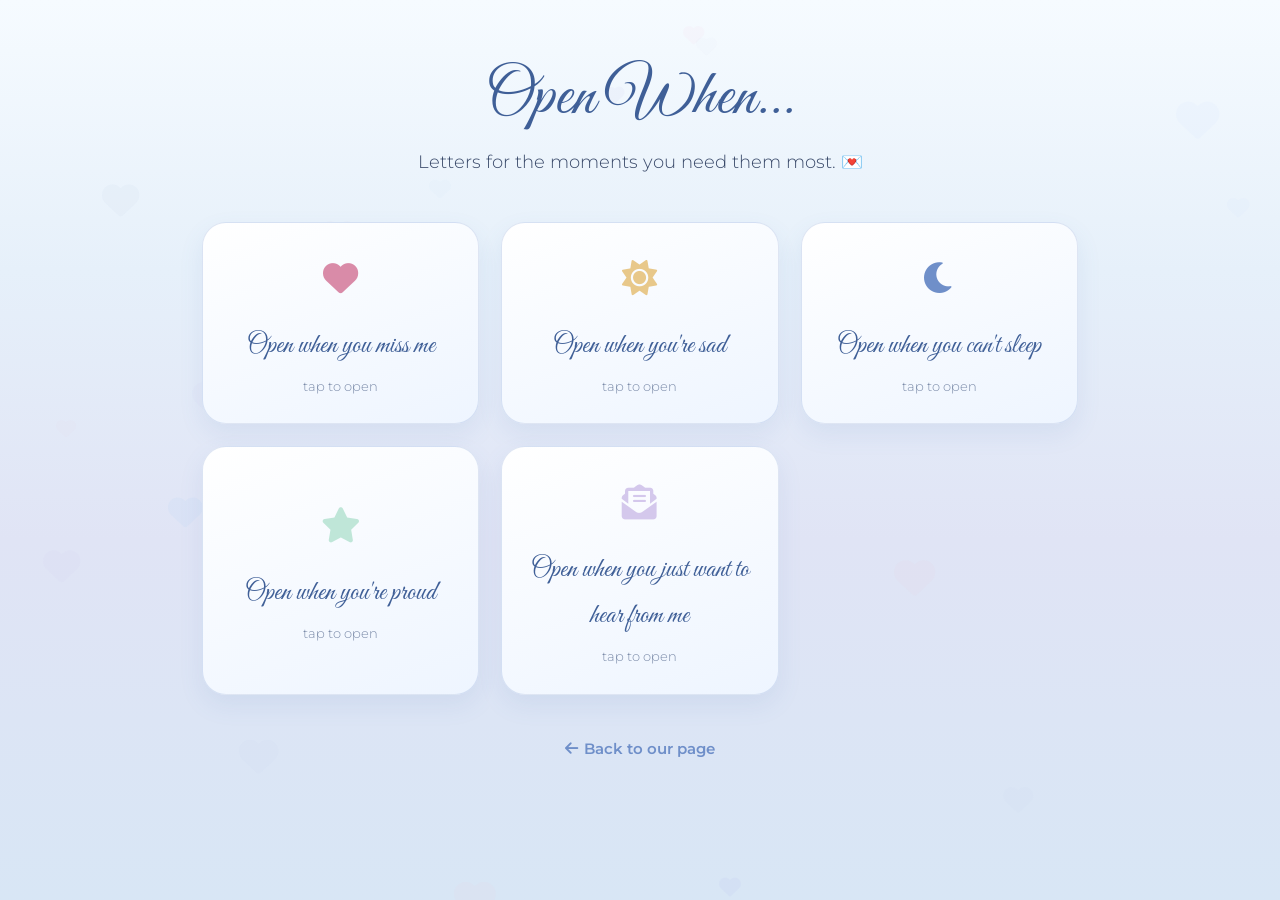
==== letters.html @ 6d930548 "Added letters" ====
<!DOCTYPE html>
<html lang="en">
<head>
  <meta charset="UTF-8">
  <meta name="viewport" content="width=device-width, initial-scale=1.0">
  <title>Open When... 💌</title>

  <!-- Favicon — tiny heart -->
  <link rel="icon" href="data:image/svg+xml,%3Csvg xmlns='http://www.w3.org/2000/svg' viewBox='0 0 100 100'%3E%3Ctext y='.9em' font-size='90'%3E%F0%9F%92%99%3C/text%3E%3C/svg%3E">

  <!-- Bootstrap 5 -->
  <link href="https://cdn.jsdelivr.net/npm/bootstrap@5.3.3/dist/css/bootstrap.min.css" rel="stylesheet">

  <!-- Google Fonts -->
  <link rel="preconnect" href="https://fonts.googleapis.com">
  <link rel="preconnect" href="https://fonts.gstatic.com" crossorigin>
  <link href="https://fonts.googleapis.com/css2?family=Great+Vibes&family=Montserrat:wght@300;400;600&display=swap" rel="stylesheet">

  <!-- Font Awesome -->
  <link rel="stylesheet" href="https://cdnjs.cloudflare.com/ajax/libs/font-awesome/6.0.0-beta3/css/all.min.css">

  <!-- Letters stylesheet -->
  <link rel="stylesheet" href="letters.css">
</head>
<body>

  <!-- floating background hearts -->
  <div class="bg-hearts" id="bgHearts"></div>

  <div class="container">

    <!-- header -->
    <header class="header">
      <h1>Open When...</h1>
      <p>Letters for the moments you need them most. 💌</p>
    </header>

    <!-- letters grid -->
    <div class="letters-grid" id="lettersGrid">

      <div class="letter-card">
        <div class="letter-icon"><i class="fas fa-heart"></i></div>
        <div class="letter-title">Open when you miss me</div>
        <div class="letter-hint">tap to open</div>
        <div class="letter-body">
          <h3>Open when you miss me</h3>
          <p>Hey you. So you miss me. Good — because I miss you too, probably at the exact same time.</p>
          <p>Close your eyes for a second. Imagine I'm right there, sitting next to you, not saying anything, just there. That's where I'd rather be.</p>
          <p>Until then: this letter counts as me being with you. Read it slow. I wrote it slow.</p>
          <div class="sig">— always yours</div>
          <button class="close-btn">Close</button>
        </div>
      </div>

      <div class="letter-card">
        <div class="letter-icon"><i class="fas fa-sun"></i></div>
        <div class="letter-title">Open when you're sad</div>
        <div class="letter-hint">tap to open</div>
        <div class="letter-body">
          <h3>Open when you're sad</h3>
          <p>Whatever it is — it's allowed to hurt. You don't have to be okay right now.</p>
          <p>But here's what I know: you're stronger than whatever this is, and you're not carrying it alone. I'm here. Even from far away, I'm here.</p>
          <p>Breathe. Drink some water. And when you're ready, text me. I'll pick up.</p>
          <div class="sig">— yours, always</div>
          <button class="close-btn">Close</button>
        </div>
      </div>

      <div class="letter-card">
        <div class="letter-icon"><i class="fas fa-moon"></i></div>
        <div class="letter-title">Open when you can't sleep</div>
        <div class="letter-hint">tap to open</div>
        <div class="letter-body">
          <h3>Open when you can't sleep</h3>
          <p>Hi, insomniac.</p>
          <p>Put your phone down after this, okay? </p>
          <p>You're safe. Nothing bad is happening at 3am that can't wait until morning. Sleep, love.</p>
          <div class="sig">— goodnight</div>
          <button class="close-btn">Close</button>
        </div>
      </div>


      <div class="letter-card">
        <div class="letter-icon"><i class="fas fa-star"></i></div>
        <div class="letter-title">Open when you're proud</div>
        <div class="letter-hint">tap to open</div>
        <div class="letter-body">
          <h3>Open when you're proud of yourself</h3>
          <p>This is the one I've been waiting for.</p>
          <p>Tell me everything. I want the whole story, every detail, even the boring parts. Especially the boring parts.</p>
          <p>I'm so proud of you I could burst. And honestly? I always am. Today just means you finally see it too.</p>
          <div class="sig">— your biggest fan</div>
          <button class="close-btn">Close</button>
        </div>
      </div>

      <div class="letter-card">
        <div class="letter-icon"><i class="fas fa-envelope-open-text"></i></div>
        <div class="letter-title">Open when you just want to hear from me</div>
        <div class="letter-hint">tap to open</div>
        <div class="letter-body">
          <h3>Just because</h3>
          <p>No reason. No occasion. I just wanted to say something to you.</p>
          <p>I like you. A lot. More than I know how to say without sounding cheesy. So I'm not going to try.</p>
          <p>Just: I like you. And I'm glad it's you.</p>
          <div class="sig">— me</div>
          <button class="close-btn">Close</button>
        </div>
      </div>

    </div>

    <!-- back link -->
    <div class="back-wrapper">
      <a href="index.html" class="back-link"><i class="fas fa-arrow-left"></i>Back to our page</a>
    </div>
  </div>

  <!-- Bootstrap JS -->
  <script src="https://cdn.jsdelivr.net/npm/bootstrap@5.3.3/dist/js/bootstrap.bundle.min.js"></script>

  <!-- Letters script -->
  <script src="letters.js"></script>

</body>
</html>
---- letters.css ----
/* ============================================================
   OPEN WHEN... — letters page
   ------------------------------------------------------------
   Mist #e6f0fa  Periwinkle #a9c4e8  Cornflower #6f8fc9
   Ocean #3f5f97  Sky #c8e0f5  Cream #f6fbff  Ink #2e3a52
   Blush #f4c2d0  Rose #d98ba8  Gold #e8c88a
   Lavender #d4c8ec  Peach #ffd9c2  Mint #bfe6d8
   ============================================================ */

/* ----- reset & base ----- */
* { margin: 0; padding: 0; box-sizing: border-box; }
html { scroll-behavior: smooth; }

body {
  font-family: 'Montserrat', sans-serif;
  color: #2e3a52;
  line-height: 1.7;
  min-height: 100vh;
  padding: 60px 20px 80px;
  background: linear-gradient(180deg, #f6fbff 0%, #e6f0fa 30%, #e0e4f5 60%, #d8e6f5 100%);
  background-attachment: fixed;
  overflow-x: hidden;
}

/* ----- floating background hearts ----- */
.bg-hearts { position: fixed; inset: 0; pointer-events: none; z-index: 0; overflow: hidden; }
.bg-hearts i { position: absolute; animation: floatHeart 12s infinite ease-in-out; }
@keyframes floatHeart {
  0%, 100% { transform: translateY(0) rotate(0deg); }
  50%      { transform: translateY(-30px) rotate(10deg); }
}

/* ----- container ----- */
.container { max-width: 900px; margin: 0 auto; position: relative; z-index: 2; }

/* ----- header ----- */
.header { text-align: center; margin-bottom: 45px; }
.header h1 {
  font-family: 'Great Vibes', cursive;
  font-size: 4rem;
  color: #3f5f97;
  line-height: 1.2;
  margin-bottom: 10px;
}
.header p { font-size: 1.1rem; font-weight: 300; color: #3a4a6a; }

/* ----- letters grid ----- */
.letters-grid {
  display: grid;
  grid-template-columns: repeat(auto-fit, minmax(240px, 1fr));
  gap: 22px;
}

.letter-card {
  background: linear-gradient(160deg, #ffffff 0%, #eef5ff 100%);
  border: 1px solid rgba(111, 143, 201, 0.22);
  border-radius: 24px;
  padding: 26px 24px;
  cursor: pointer;
  transition: transform 0.3s ease, box-shadow 0.3s ease, border-color 0.3s ease;
  text-align: center;
  position: relative;
  min-height: 180px;
  display: flex;
  flex-direction: column;
  align-items: center;
  justify-content: center;
  box-shadow: 0 10px 25px rgba(90, 130, 190, 0.1);
  overflow: hidden;
}

.letter-card:hover {
  transform: translateY(-6px);
  box-shadow: 0 18px 35px rgba(90, 130, 190, 0.22);
}

/* each card gets its own accent border on hover */
.letter-card:nth-child(1):hover { border-color: #f4c2d0; }
.letter-card:nth-child(2):hover { border-color: #e8c88a; }
.letter-card:nth-child(3):hover { border-color: #bfe6d8; }
.letter-card:nth-child(4):hover { border-color: #d4c8ec; }
.letter-card:nth-child(5):hover { border-color: #d98ba8; }
.letter-card:nth-child(6):hover { border-color: #a9c4e8; }

.letter-icon {
  font-size: 2.2rem;
  margin-bottom: 14px;
  transition: transform 0.3s ease;
}

/* each icon gets a unique accent color */
.letter-card:nth-child(1) .letter-icon { color: #d98ba8; }
.letter-card:nth-child(2) .letter-icon { color: #e8c88a; }
.letter-card:nth-child(3) .letter-icon { color: #6f8fc9; }
.letter-card:nth-child(4) .letter-icon { color: #bfe6d8; }
.letter-card:nth-child(5) .letter-icon { color: #d4c8ec; }
.letter-card:nth-child(6) .letter-icon { color: #a9c4e8; }

.letter-card:hover .letter-icon { transform: scale(1.15) rotate(-8deg); }

.letter-title {
  font-family: 'Great Vibes', cursive;
  font-size: 1.7rem;
  color: #3f5f97;
}

.letter-hint {
  font-size: 0.82rem;
  color: #7a8aa8;
  margin-top: 6px;
  font-weight: 300;
}

/* ----- expanded state ----- */
.letter-card.open {
  grid-column: 1 / -1;
  background: linear-gradient(160deg, #ffffff 0%, #f4e2ea 100%);
  border-color: #d98ba8;
  min-height: 0;
  padding: 40px 34px;
  cursor: default;
}

.letter-card.open .letter-icon { display: none; }

.letter-body { display: none; text-align: left; width: 100%; }

.letter-card.open .letter-body {
  display: block;
  animation: letterFade 0.6s ease;
}

@keyframes letterFade {
  from { opacity: 0; transform: translateY(10px); }
  to   { opacity: 1; transform: translateY(0); }
}

.letter-body h3 {
  font-family: 'Great Vibes', cursive;
  font-size: 2rem;
  color: #3f5f97;
  margin-bottom: 18px;
  text-align: center;
}

.letter-body p {
  font-size: 1.05rem;
  color: #2e3a52;
  font-weight: 300;
  margin-bottom: 14px;
  line-height: 1.8;
}

.letter-body .sig {
  text-align: right;
  font-family: 'Great Vibes', cursive;
  font-size: 1.6rem;
  color: #d98ba8;
  margin-top: 20px;
}

.close-btn {
  display: block;
  margin: 24px auto 0;
  padding: 10px 28px;
  font-family: 'Montserrat', sans-serif;
  font-size: 0.9rem;
  font-weight: 600;
  color: #ffffff;
  border: none;
  border-radius: 50px;
  cursor: pointer;
  background: linear-gradient(120deg, #6f8fc9, #a9c4e8);
  box-shadow: 0 8px 18px rgba(90, 130, 190, 0.3);
  transition: transform 0.3s ease, box-shadow 0.3s ease;
}

.close-btn:hover {
  transform: translateY(-2px) scale(1.04);
  box-shadow: 0 12px 22px rgba(90, 130, 190, 0.4);
}

/* ----- back link ----- */
.back-wrapper { text-align: center; margin-top: 40px; }

.back-link {
  display: inline-block;
  color: #6f8fc9;
  text-decoration: none;
  font-size: 0.95rem;
  font-weight: 600;
  transition: color 0.3s ease, transform 0.3s ease;
}

.back-link:hover { color: #d98ba8; transform: translateX(-3px); }
.back-link i { margin-right: 6px; }

/* ----- responsive ----- */
@media (max-width: 600px) {
  .header h1 { font-size: 2.8rem; }
  .letter-card.open { padding: 30px 22px; }
  .letter-body h3 { font-size: 1.6rem; }
  .letter-body p { font-size: 0.98rem; }
}

/* ----- reduced motion ----- */
@media (prefers-reduced-motion: reduce) {
  *, *::before, *::after {
    animation-duration: 0.01ms !important;
    animation-iteration-count: 1 !important;
    transition-duration: 0.01ms !important;
  }
}
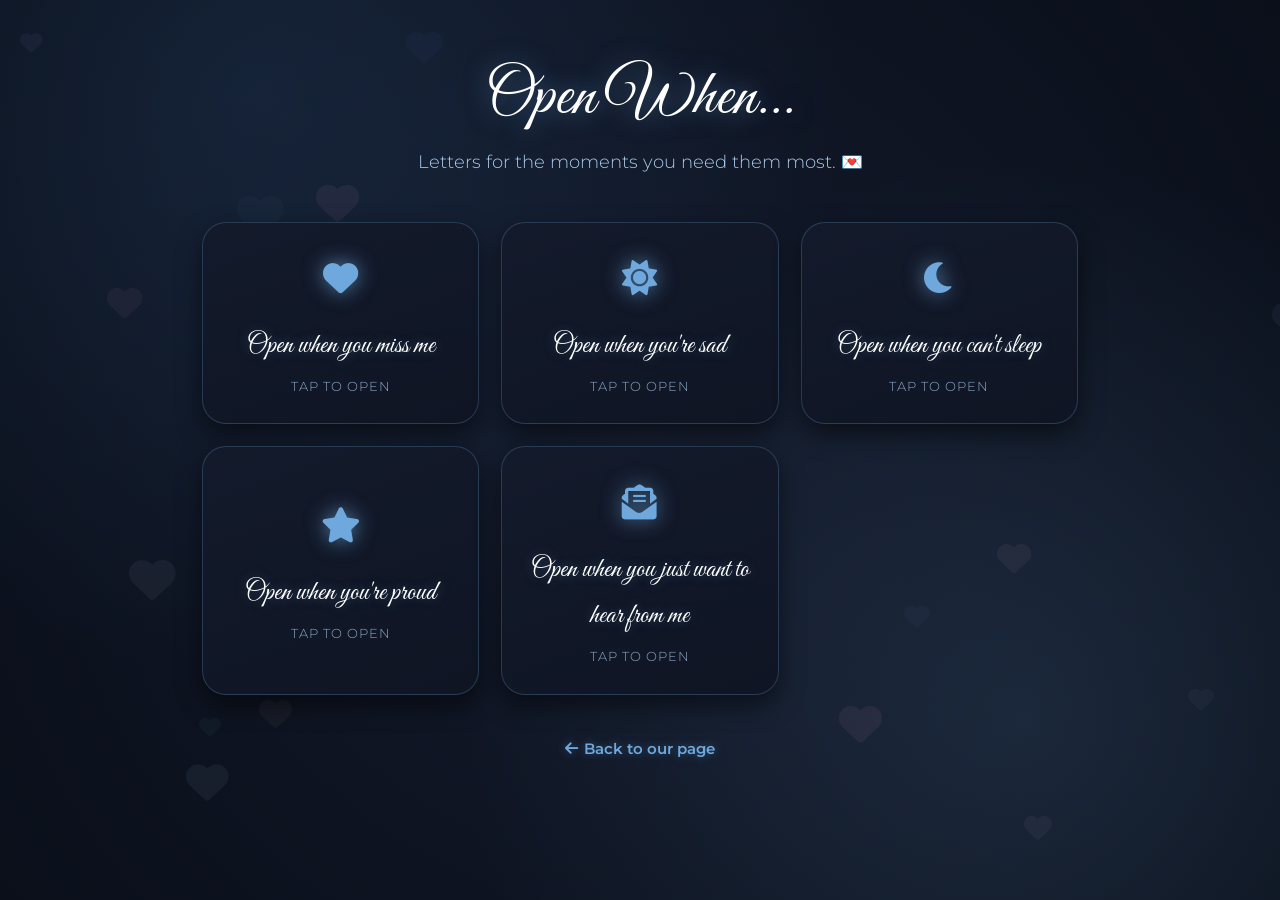
==== commit 01806e10: "Added This or That" ====
--- a/letters.html
+++ b/letters.html
@@ -21,6 +21,8 @@
 
   <!-- Letters stylesheet -->
   <link rel="stylesheet" href="letters.css">
+
+  
 </head>
 <body>
 
--- a/letters.css
+++ b/letters.css
@@ -1,10 +1,14 @@
 /* ============================================================
-   OPEN WHEN... — letters page
+   OPEN WHEN... — letters page (blue / black / white romantic)
    ------------------------------------------------------------
-   Mist #e6f0fa  Periwinkle #a9c4e8  Cornflower #6f8fc9
-   Ocean #3f5f97  Sky #c8e0f5  Cream #f6fbff  Ink #2e3a52
-   Blush #f4c2d0  Rose #d98ba8  Gold #e8c88a
-   Lavender #d4c8ec  Peach #ffd9c2  Mint #bfe6d8
+   Deep black:  #0a0f1a   (main background)
+   Ink black:   #131a2b   (cards)
+   Soft white:  #f5f8ff   (primary text)
+   Frost white: #e6edf5   (secondary text)
+   Sky blue:    #6fa8dc   (primary accent)
+   Ice blue:    #a8c8e8   (light accent)
+   Royal blue:  #3d6fa8   (deep accent)
+   Pure white:  #ffffff   (headings, highlights)
    ============================================================ */
 
 /* ----- reset & base ----- */
@@ -13,11 +17,15 @@
 
 body {
   font-family: 'Montserrat', sans-serif;
-  color: #2e3a52;
+  color: #f5f8ff;
   line-height: 1.7;
   min-height: 100vh;
   padding: 60px 20px 80px;
-  background: linear-gradient(180deg, #f6fbff 0%, #e6f0fa 30%, #e0e4f5 60%, #d8e6f5 100%);
+  background: #0a0f1a;
+  background-image:
+    radial-gradient(circle at 20% 10%, rgba(61, 111, 168, 0.18) 0%, transparent 45%),
+    radial-gradient(circle at 80% 80%, rgba(111, 168, 220, 0.14) 0%, transparent 45%),
+    radial-gradient(circle at 50% 50%, rgba(19, 26, 43, 1) 0%, #0a0f1a 100%);
   background-attachment: fixed;
   overflow-x: hidden;
 }
@@ -38,11 +46,12 @@
 .header h1 {
   font-family: 'Great Vibes', cursive;
   font-size: 4rem;
-  color: #3f5f97;
+  color: #ffffff;
+  text-shadow: 0 0 25px rgba(111, 168, 220, 0.5);
   line-height: 1.2;
   margin-bottom: 10px;
 }
-.header p { font-size: 1.1rem; font-weight: 300; color: #3a4a6a; }
+.header p { font-size: 1.1rem; font-weight: 300; color: #a8c8e8; }
 
 /* ----- letters grid ----- */
 .letters-grid {
@@ -52,8 +61,8 @@
 }
 
 .letter-card {
-  background: linear-gradient(160deg, #ffffff 0%, #eef5ff 100%);
-  border: 1px solid rgba(111, 143, 201, 0.22);
+  background: linear-gradient(160deg, #131a2b 0%, #0f1523 100%);
+  border: 1px solid rgba(111, 168, 220, 0.25);
   border-radius: 24px;
   padding: 26px 24px;
   cursor: pointer;
@@ -65,57 +74,52 @@
   flex-direction: column;
   align-items: center;
   justify-content: center;
-  box-shadow: 0 10px 25px rgba(90, 130, 190, 0.1);
+  box-shadow: 0 10px 25px rgba(0, 0, 0, 0.5);
   overflow: hidden;
 }
 
 .letter-card:hover {
   transform: translateY(-6px);
-  box-shadow: 0 18px 35px rgba(90, 130, 190, 0.22);
-}
-
-/* each card gets its own accent border on hover */
-.letter-card:nth-child(1):hover { border-color: #f4c2d0; }
-.letter-card:nth-child(2):hover { border-color: #e8c88a; }
-.letter-card:nth-child(3):hover { border-color: #bfe6d8; }
-.letter-card:nth-child(4):hover { border-color: #d4c8ec; }
-.letter-card:nth-child(5):hover { border-color: #d98ba8; }
-.letter-card:nth-child(6):hover { border-color: #a9c4e8; }
+  box-shadow: 0 18px 35px rgba(0, 0, 0, 0.6), 0 0 30px rgba(111, 168, 220, 0.3);
+  border-color: #6fa8dc;
+}
 
 .letter-icon {
   font-size: 2.2rem;
   margin-bottom: 14px;
-  transition: transform 0.3s ease;
-}
-
-/* each icon gets a unique accent color */
-.letter-card:nth-child(1) .letter-icon { color: #d98ba8; }
-.letter-card:nth-child(2) .letter-icon { color: #e8c88a; }
-.letter-card:nth-child(3) .letter-icon { color: #6f8fc9; }
-.letter-card:nth-child(4) .letter-icon { color: #bfe6d8; }
-.letter-card:nth-child(5) .letter-icon { color: #d4c8ec; }
-.letter-card:nth-child(6) .letter-icon { color: #a9c4e8; }
-
-.letter-card:hover .letter-icon { transform: scale(1.15) rotate(-8deg); }
+  color: #6fa8dc;
+  text-shadow: 0 0 20px rgba(111, 168, 220, 0.7);
+  transition: transform 0.3s ease, color 0.3s ease;
+}
+
+.letter-card:hover .letter-icon {
+  transform: scale(1.15) rotate(-8deg);
+  color: #ffffff;
+  text-shadow: 0 0 30px rgba(168, 200, 232, 1);
+}
 
 .letter-title {
   font-family: 'Great Vibes', cursive;
   font-size: 1.7rem;
-  color: #3f5f97;
+  color: #ffffff;
+  text-shadow: 0 0 12px rgba(111, 168, 220, 0.35);
 }
 
 .letter-hint {
   font-size: 0.82rem;
-  color: #7a8aa8;
+  color: #8aa8c8;
   margin-top: 6px;
   font-weight: 300;
+  letter-spacing: 1px;
+  text-transform: uppercase;
 }
 
 /* ----- expanded state ----- */
 .letter-card.open {
   grid-column: 1 / -1;
-  background: linear-gradient(160deg, #ffffff 0%, #f4e2ea 100%);
-  border-color: #d98ba8;
+  background: linear-gradient(160deg, #131a2b 0%, #0f1523 100%);
+  border-color: #6fa8dc;
+  box-shadow: 0 20px 50px rgba(0, 0, 0, 0.7), 0 0 40px rgba(111, 168, 220, 0.35);
   min-height: 0;
   padding: 40px 34px;
   cursor: default;
@@ -138,14 +142,15 @@
 .letter-body h3 {
   font-family: 'Great Vibes', cursive;
   font-size: 2rem;
-  color: #3f5f97;
+  color: #ffffff;
+  text-shadow: 0 0 20px rgba(111, 168, 220, 0.45);
   margin-bottom: 18px;
   text-align: center;
 }
 
 .letter-body p {
   font-size: 1.05rem;
-  color: #2e3a52;
+  color: #e6edf5;
   font-weight: 300;
   margin-bottom: 14px;
   line-height: 1.8;
@@ -155,7 +160,8 @@
   text-align: right;
   font-family: 'Great Vibes', cursive;
   font-size: 1.6rem;
-  color: #d98ba8;
+  color: #6fa8dc;
+  text-shadow: 0 0 12px rgba(111, 168, 220, 0.5);
   margin-top: 20px;
 }
 
@@ -170,14 +176,14 @@
   border: none;
   border-radius: 50px;
   cursor: pointer;
-  background: linear-gradient(120deg, #6f8fc9, #a9c4e8);
-  box-shadow: 0 8px 18px rgba(90, 130, 190, 0.3);
+  background: linear-gradient(120deg, #3d6fa8, #6fa8dc);
+  box-shadow: 0 8px 18px rgba(0, 0, 0, 0.5), 0 0 15px rgba(111, 168, 220, 0.4);
   transition: transform 0.3s ease, box-shadow 0.3s ease;
 }
 
 .close-btn:hover {
   transform: translateY(-2px) scale(1.04);
-  box-shadow: 0 12px 22px rgba(90, 130, 190, 0.4);
+  box-shadow: 0 12px 22px rgba(0, 0, 0, 0.6), 0 0 25px rgba(111, 168, 220, 0.7);
 }
 
 /* ----- back link ----- */
@@ -185,14 +191,20 @@
 
 .back-link {
   display: inline-block;
-  color: #6f8fc9;
+  color: #6fa8dc;
   text-decoration: none;
   font-size: 0.95rem;
   font-weight: 600;
+  text-shadow: 0 0 10px rgba(111, 168, 220, 0.4);
   transition: color 0.3s ease, transform 0.3s ease;
 }
 
-.back-link:hover { color: #d98ba8; transform: translateX(-3px); }
+.back-link:hover {
+  color: #ffffff;
+  transform: translateX(-3px);
+  text-shadow: 0 0 20px rgba(168, 200, 232, 0.8);
+}
+
 .back-link i { margin-right: 6px; }
 
 /* ----- responsive ----- */
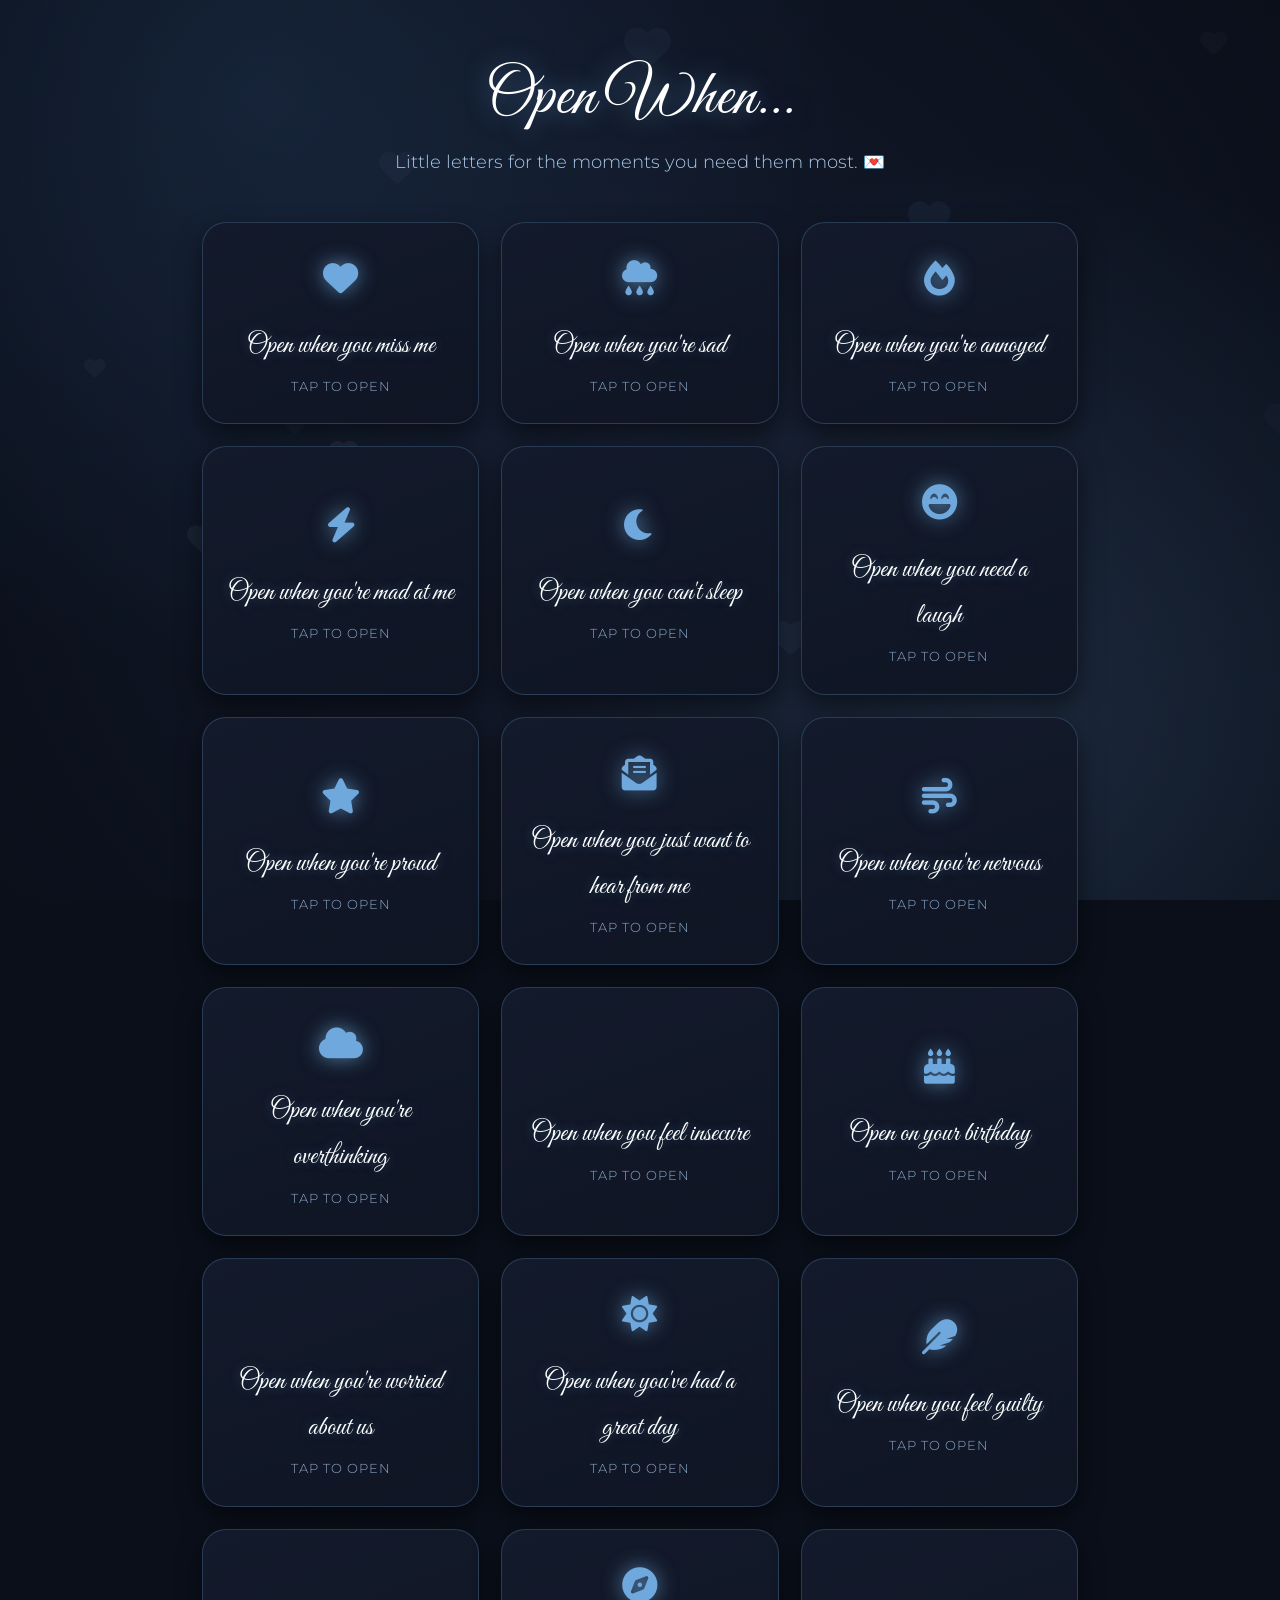
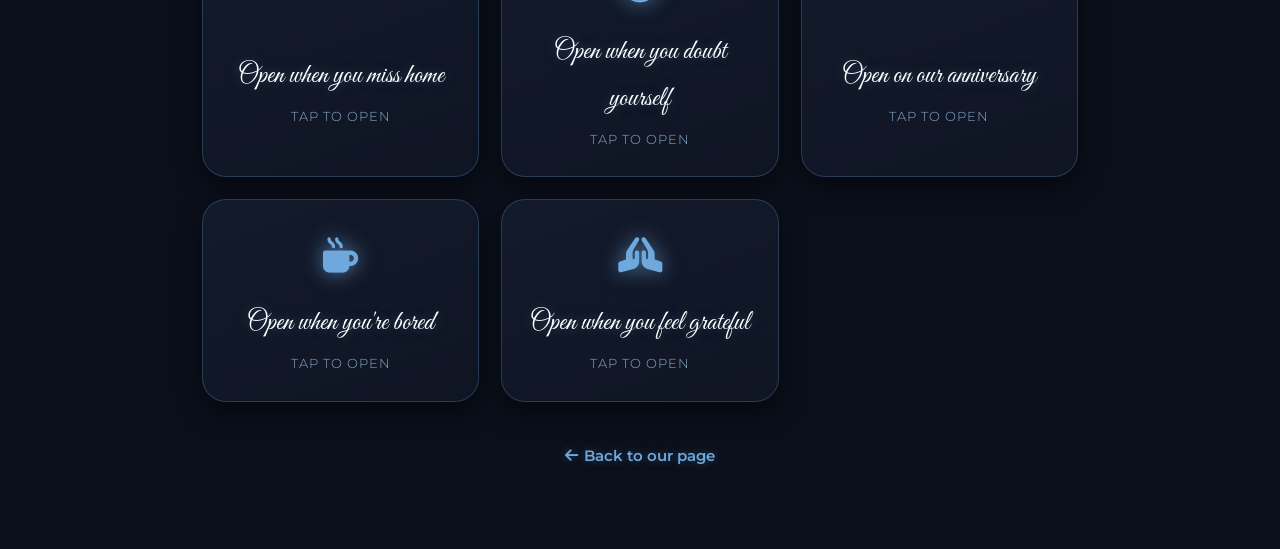
==== commit caf5e866: "Added a few stuff" ====
--- a/letters.html
+++ b/letters.html
@@ -3,17 +3,23 @@
 <head>
   <meta charset="UTF-8">
   <meta name="viewport" content="width=device-width, initial-scale=1.0">
+  <meta name="theme-color" content="#0a0f1a">
+  <meta name="description" content="Open when... little letters for the moments you need them most.">
   <title>Open When... 💌</title>
 
   <!-- Favicon — tiny heart -->
   <link rel="icon" href="data:image/svg+xml,%3Csvg xmlns='http://www.w3.org/2000/svg' viewBox='0 0 100 100'%3E%3Ctext y='.9em' font-size='90'%3E%F0%9F%92%99%3C/text%3E%3C/svg%3E">
 
+  <!-- Preconnect for speed -->
+  <link rel="preconnect" href="https://cdn.jsdelivr.net" crossorigin>
+  <link rel="preconnect" href="https://fonts.googleapis.com">
+  <link rel="preconnect" href="https://fonts.gstatic.com" crossorigin>
+  <link rel="preconnect" href="https://cdnjs.cloudflare.com" crossorigin>
+
   <!-- Bootstrap 5 -->
   <link href="https://cdn.jsdelivr.net/npm/bootstrap@5.3.3/dist/css/bootstrap.min.css" rel="stylesheet">
 
   <!-- Google Fonts -->
-  <link rel="preconnect" href="https://fonts.googleapis.com">
-  <link rel="preconnect" href="https://fonts.gstatic.com" crossorigin>
   <link href="https://fonts.googleapis.com/css2?family=Great+Vibes&family=Montserrat:wght@300;400;600&display=swap" rel="stylesheet">
 
   <!-- Font Awesome -->
@@ -21,25 +27,24 @@
 
   <!-- Letters stylesheet -->
   <link rel="stylesheet" href="letters.css">
-
-  
 </head>
 <body>
 
   <!-- floating background hearts -->
-  <div class="bg-hearts" id="bgHearts"></div>
+  <div class="bg-hearts" id="bgHearts" aria-hidden="true"></div>
 
   <div class="container">
 
     <!-- header -->
     <header class="header">
       <h1>Open When...</h1>
-      <p>Letters for the moments you need them most. 💌</p>
+      <p>Little letters for the moments you need them most. 💌</p>
     </header>
 
     <!-- letters grid -->
     <div class="letters-grid" id="lettersGrid">
 
+      <!-- 1. MISS ME -->
       <div class="letter-card">
         <div class="letter-icon"><i class="fas fa-heart"></i></div>
         <div class="letter-title">Open when you miss me</div>
@@ -54,8 +59,9 @@
         </div>
       </div>
 
-      <div class="letter-card">
-        <div class="letter-icon"><i class="fas fa-sun"></i></div>
+      <!-- 2. SAD -->
+      <div class="letter-card">
+        <div class="letter-icon"><i class="fas fa-cloud-rain"></i></div>
         <div class="letter-title">Open when you're sad</div>
         <div class="letter-hint">tap to open</div>
         <div class="letter-body">
@@ -68,28 +74,75 @@
         </div>
       </div>
 
+      <!-- 3. ANNOYED -->
+      <div class="letter-card">
+        <div class="letter-icon"><i class="fas fa-fire"></i></div>
+        <div class="letter-title">Open when you're annoyed</div>
+        <div class="letter-hint">tap to open</div>
+        <div class="letter-body">
+          <h3>Open when you're annoyed</h3>
+          <p>Okay. Deep breath. Whatever it is that's got you like this — I'm not going to tell you to calm down. Because that never helps. Not when I do it either.</p>
+          <p>So instead: rant. To me, to the wall, to your notes app. Say all the things you'd never say out loud. Get it out of your chest so it stops living there.</p>
+          <p>And when you're done — I'm still here. Still yours. Even if some of it was about me. Especially if some of it was about me.</p>
+          <p>We'll figure it out. We always do.</p>
+          <div class="sig">— still yours</div>
+          <button class="close-btn">Close</button>
+        </div>
+      </div>
+
+      <!-- 4. ANGRY AT ME -->
+      <div class="letter-card">
+        <div class="letter-icon"><i class="fas fa-bolt"></i></div>
+        <div class="letter-title">Open when you're mad at me</div>
+        <div class="letter-hint">tap to open</div>
+        <div class="letter-body">
+          <h3>Open when you're mad at me</h3>
+          <p>If you're reading this, I probably said or did something dumb. That tracks.</p>
+          <p>I'm not going to make excuses in a letter. But here's what I want you to know: I never want to hurt you. Ever. If I did, it was me being careless, not me being cruel.</p>
+          <p>When you're ready — tell me. Tell me exactly what it was and how it felt. I'll listen without defending myself. And I'll do better. Not because I have to, but because it's you.</p>
+          <div class="sig">— sorry, and yours</div>
+          <button class="close-btn">Close</button>
+        </div>
+      </div>
+
+      <!-- 5. CAN'T SLEEP -->
       <div class="letter-card">
         <div class="letter-icon"><i class="fas fa-moon"></i></div>
         <div class="letter-title">Open when you can't sleep</div>
         <div class="letter-hint">tap to open</div>
         <div class="letter-body">
           <h3>Open when you can't sleep</h3>
-          <p>Hi, insomniac.</p>
-          <p>Put your phone down after this, okay? </p>
+          <p>Hi, insomniac. Welcome to the club. I'm probably awake too.</p>
+          <p>Put your phone down after this, okay? But first, imagine this: me, talking to you in that quiet voice I only use for you, until you drift off.</p>
           <p>You're safe. Nothing bad is happening at 3am that can't wait until morning. Sleep, love.</p>
           <div class="sig">— goodnight</div>
           <button class="close-btn">Close</button>
         </div>
       </div>
 
-
+      <!-- 6. LAUGH -->
+      <div class="letter-card">
+        <div class="letter-icon"><i class="fas fa-laugh-beam"></i></div>
+        <div class="letter-title">Open when you need a laugh</div>
+        <div class="letter-hint">tap to open</div>
+        <div class="letter-body">
+          <h3>Open when you need a laugh</h3>
+          <p>Remember that time I tried to be cool and completely failed? Yeah. That.</p>
+          <p>Also: I still think about the joke you made that one time and I laugh out loud in public like a weirdo. You've ruined me.</p>
+          <p>If this didn't work — text me. I'll send you the worst pun I know. It's genuinely terrible.</p>
+          <div class="sig">— your favorite idiot</div>
+          <button class="close-btn">Close</button>
+        </div>
+      </div>
+
+      <!-- 7. PROUD -->
       <div class="letter-card">
         <div class="letter-icon"><i class="fas fa-star"></i></div>
         <div class="letter-title">Open when you're proud</div>
         <div class="letter-hint">tap to open</div>
         <div class="letter-body">
           <h3>Open when you're proud of yourself</h3>
-          <p>This is the one I've been waiting for.</p>
+          <p>YES. YES. This is the one I've been waiting for.</p>
           <p>Tell me everything. I want the whole story, every detail, even the boring parts. Especially the boring parts.</p>
           <p>I'm so proud of you I could burst. And honestly? I always am. Today just means you finally see it too.</p>
           <div class="sig">— your biggest fan</div>
@@ -97,6 +150,7 @@
         </div>
       </div>
 
+      <!-- 8. JUST BECAUSE -->
       <div class="letter-card">
         <div class="letter-icon"><i class="fas fa-envelope-open-text"></i></div>
         <div class="letter-title">Open when you just want to hear from me</div>
@@ -111,6 +165,186 @@
         </div>
       </div>
 
+      <!-- 9. NERVOUS -->
+      <div class="letter-card">
+        <div class="letter-icon"><i class="fas fa-wind"></i></div>
+        <div class="letter-title">Open when you're nervous</div>
+        <div class="letter-hint">tap to open</div>
+        <div class="letter-body">
+          <h3>Open when you're nervous</h3>
+          <p>Your heart is doing that fast thing. Your hands feel weird. I know the feeling.</p>
+          <p>Here's what I want you to remember: you don't have to be perfect. You just have to show up as you. That's always been enough for me. It will be enough for them.</p>
+          <p>And whatever happens — I'll be right here after. Win, lose, or something in between.</p>
+          <div class="sig">— you've got this</div>
+          <button class="close-btn">Close</button>
+        </div>
+      </div>
+
+      <!-- 10. OVERTHINKING -->
+      <div class="letter-card">
+        <div class="letter-icon"><i class="fas fa-cloud"></i></div>
+        <div class="letter-title">Open when you're overthinking</div>
+        <div class="letter-hint">tap to open</div>
+        <div class="letter-body">
+          <h3>Open when you're overthinking</h3>
+          <p>Okay. Stop. Whatever your brain is spinning right now — I promise it's louder than it is true.</p>
+          <p>Ask yourself: is this a fact, or is this a fear? If it's a fear, it doesn't get to run the whole show.</p>
+          <p>And if you can't untangle it alone — untangle it with me. That's what I'm here for. That's what we are.</p>
+          <div class="sig">— breathe</div>
+          <button class="close-btn">Close</button>
+        </div>
+      </div>
+
+      <!-- 11. INSECURE -->
+      <div class="letter-card">
+        <div class="letter-icon"><i class="fas fa-mirror"></i></div>
+        <div class="letter-title">Open when you feel insecure</div>
+        <div class="letter-hint">tap to open</div>
+        <div class="letter-body">
+          <h3>Open when you feel insecure</h3>
+          <p>I need you to hear this in my voice. Not your inner critic's voice — mine.</p>
+          <p>You are not too much. You are not too little. You are not too anything. You are exactly you, and that is the thing I keep choosing.</p>
+          <p>Every part of you I've seen — the loud parts, the quiet parts, the messy ones — I like all of them. There is nothing about you I need you to hide.</p>
+          <div class="sig">— every bit of you</div>
+          <button class="close-btn">Close</button>
+        </div>
+      </div>
+
+      <!-- 12. BIRTHDAY -->
+      <div class="letter-card">
+        <div class="letter-icon"><i class="fas fa-birthday-cake"></i></div>
+        <div class="letter-title">Open on your birthday</div>
+        <div class="letter-hint">tap to open</div>
+        <div class="letter-body">
+          <h3>Happy birthday, love</h3>
+          <p>I hope today feels soft. I hope people spoil you. I hope something small and silly makes you laugh so hard you forget to be polite about it.</p>
+          <p>I'm so glad you were born. I'm so glad the world has you in it. I'm so glad I get to know you.</p>
+          <p>This year, I hope you get everything you've been quietly hoping for. And I hope I get to watch.</p>
+          <div class="sig">— happy birthday</div>
+          <button class="close-btn">Close</button>
+        </div>
+      </div>
+
+      <!-- 13. WORRIED -->
+      <div class="letter-card">
+        <div class="letter-icon"><i class="fas fa-shield-heart"></i></div>
+        <div class="letter-title">Open when you're worried about us</div>
+        <div class="letter-hint">tap to open</div>
+        <div class="letter-body">
+          <h3>Open when you're worried about us</h3>
+          <p>Hey. Take a second.</p>
+          <p>Every relationship has a wobble. Every single one. It doesn't mean something is broken — it means we're two people, learning each other, figuring it out.</p>
+          <p>We are okay. And if we're not okay today, we'll be okay tomorrow. Because I'm not going anywhere. And I know you're not either.</p>
+          <div class="sig">— us, always</div>
+          <button class="close-btn">Close</button>
+        </div>
+      </div>
+
+      <!-- 14. GREAT DAY -->
+      <div class="letter-card">
+        <div class="letter-icon"><i class="fas fa-sun"></i></div>
+        <div class="letter-title">Open when you've had a great day</div>
+        <div class="letter-hint">tap to open</div>
+        <div class="letter-body">
+          <h3>Open when you've had a great day</h3>
+          <p>Yes. YES. I love this for you.</p>
+          <p>Tell me everything. I want the tiny details, the random moments, the part that made you smile on the way home. I want all of it.</p>
+          <p>And I want you to remember this feeling next time a day doesn't go the way you hoped. Because you get to have days like this. You get to have so many of them.</p>
+          <div class="sig">— always cheering</div>
+          <button class="close-btn">Close</button>
+        </div>
+      </div>
+
+      <!-- 15. GUILTY -->
+      <div class="letter-card">
+        <div class="letter-icon"><i class="fas fa-feather"></i></div>
+        <div class="letter-title">Open when you feel guilty</div>
+        <div class="letter-hint">tap to open</div>
+        <div class="letter-body">
+          <h3>Open when you feel guilty</h3>
+          <p>Whatever it is — I forgive you. Even before you ask. Even if you don't think you deserve it.</p>
+          <p>Guilt is just love pointing at something you want to fix. It doesn't mean you're bad. It means you care.</p>
+          <p>So do the fix. Apologize if you need to. And then put it down. You don't have to carry it forever.</p>
+          <div class="sig">— forgiven, always</div>
+          <button class="close-btn">Close</button>
+        </div>
+      </div>
+
+      <!-- 16. MISSING HOME -->
+      <div class="letter-card">
+        <div class="letter-icon"><i class="fas fa-house-heart"></i></div>
+        <div class="letter-title">Open when you miss home</div>
+        <div class="letter-hint">tap to open</div>
+        <div class="letter-body">
+          <h3>Open when you miss home</h3>
+          <p>I know the ache. That low kind of missing, where everything feels just a little bit off.</p>
+          <p>Here's the thing — home isn't a place. Not really. It's people. It's the feeling of being known. And you're known. You're so known.</p>
+          <p>Whenever you're ready, I'm a text away. A voice note away. Whatever you need.</p>
+          <div class="sig">— always near</div>
+          <button class="close-btn">Close</button>
+        </div>
+      </div>
+
+      <!-- 17. DOUBTING -->
+      <div class="letter-card">
+        <div class="letter-icon"><i class="fas fa-compass"></i></div>
+        <div class="letter-title">Open when you doubt yourself</div>
+        <div class="letter-hint">tap to open</div>
+        <div class="letter-body">
+          <h3>Open when you doubt yourself</h3>
+          <p>You're doubting yourself again. I can tell.</p>
+          <p>Let me be the voice that reminds you: you have survived every single thing that's ever tried to knock you down. Every one. And you did it before you even knew how.</p>
+          <p>You don't have to feel ready. You just have to keep going. And I'll be right here, believing in you the whole way.</p>
+          <div class="sig">— I see you</div>
+          <button class="close-btn">Close</button>
+        </div>
+      </div>
+
+      <!-- 18. OUR MONTH -->
+      <div class="letter-card">
+        <div class="letter-icon"><i class="fas fa-calendar-heart"></i></div>
+        <div class="letter-title">Open on our anniversary</div>
+        <div class="letter-hint">tap to open</div>
+        <div class="letter-body">
+          <h3>Happy anniversary, love</h3>
+          <p>Another month of us. Another month of you being my favorite part of every day.</p>
+          <p>I don't say it enough, so here it is in writing: I'm proud of us. I'm proud of how we talk, how we fix things, how we keep choosing each other even when it would be easier not to.</p>
+          <p>Here's to the next one. And the one after. And every single one after that.</p>
+          <div class="sig">— always us</div>
+          <button class="close-btn">Close</button>
+        </div>
+      </div>
+
+      <!-- 19. LAZY DAY -->
+      <div class="letter-card">
+        <div class="letter-icon"><i class="fas fa-mug-hot"></i></div>
+        <div class="letter-title">Open when you're bored</div>
+        <div class="letter-hint">tap to open</div>
+        <div class="letter-body">
+          <h3>Open when you're bored</h3>
+          <p>Hi. You're bored. Perfect. Let's fix that.</p>
+          <p>Pick one: send me the weirdest fact you know. Send me a song you'd never admit you like. Send me a photo of the nearest object to you right now. Any of these.</p>
+          <p>Or just tell me what you're thinking about. I'm nosy. I want to know.</p>
+          <div class="sig">— entertain me</div>
+          <button class="close-btn">Close</button>
+        </div>
+      </div>
+
+      <!-- 20. THANKFUL -->
+      <div class="letter-card">
+        <div class="letter-icon"><i class="fas fa-hands-praying"></i></div>
+        <div class="letter-title">Open when you feel grateful</div>
+        <div class="letter-hint">tap to open</div>
+        <div class="letter-body">
+          <h3>Open when you feel grateful</h3>
+          <p>I love that you're here. In this moment, in this soft feeling.</p>
+          <p>Tell me what you're grateful for. I want to know. I want to know what makes your heart feel full right now.</p>
+          <p>And just so you know — the thing I'm most grateful for is you. Not the idea of you. The actual you. Right here. Right now.</p>
+          <div class="sig">— so grateful</div>
+          <button class="close-btn">Close</button>
+        </div>
+      </div>
+
     </div>
 
     <!-- back link -->
--- a/letters.css
+++ b/letters.css
@@ -222,4 +222,14 @@
     animation-iteration-count: 1 !important;
     transition-duration: 0.01ms !important;
   }
+}
+.letter-card {
+  opacity: 0;
+  transform: translateY(20px);
+  transition: opacity 0.6s ease, transform 0.6s ease, box-shadow 0.3s ease, border-color 0.3s ease;
+}
+
+.letter-card.visible {
+  opacity: 1;
+  transform: translateY(0);
 }
